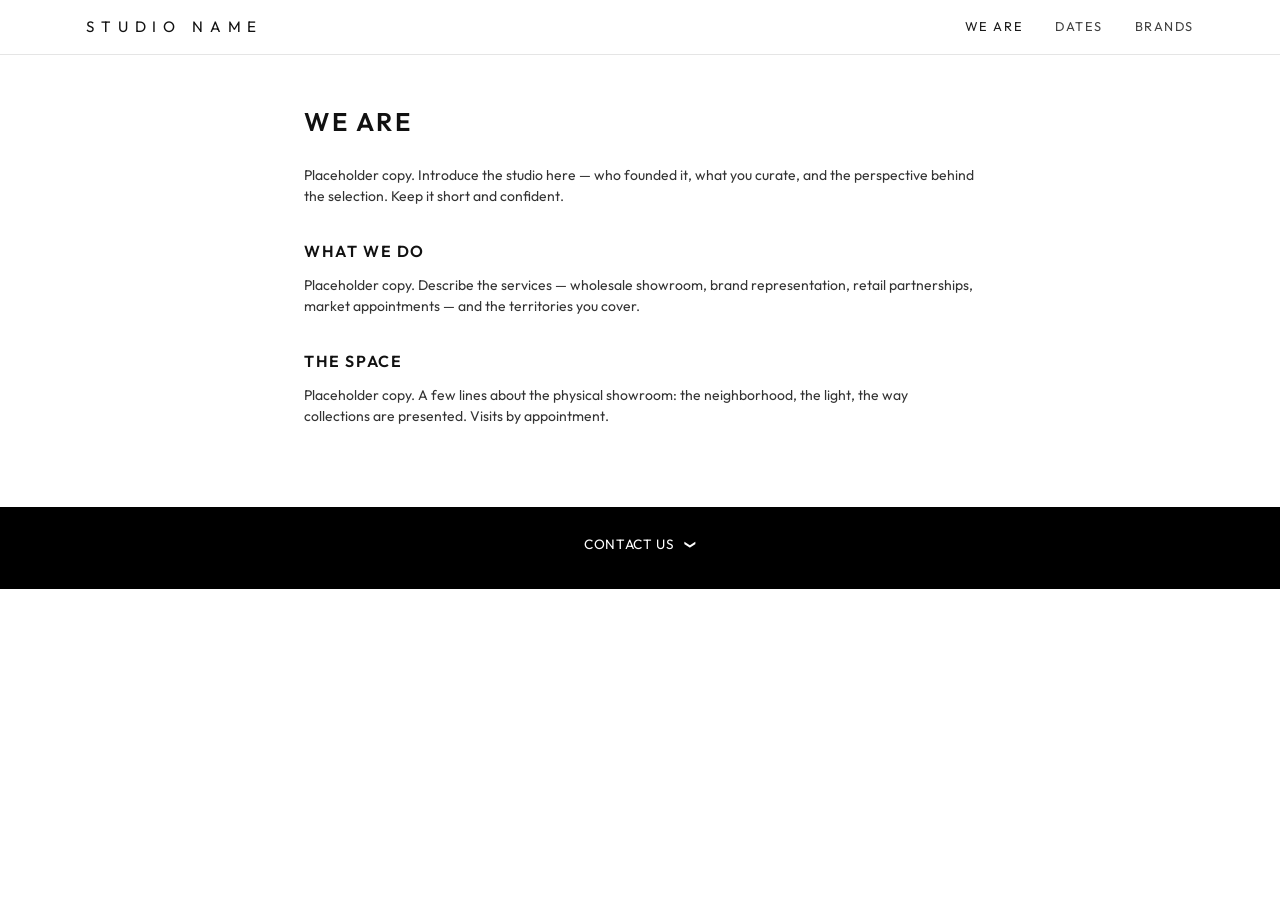
==== about.html @ 32d989f5 "Static showroom website with tile grid and brand views Co-Authored-By: Claude Fable 5 <noreply@anthr" ====
<!DOCTYPE html>
<html lang="en">
<head>
  <meta charset="UTF-8">
  <meta name="viewport" content="width=device-width, initial-scale=1.0">
  <title>We Are — STUDIO NAME</title>
  <link rel="preconnect" href="https://fonts.googleapis.com">
  <link href="https://fonts.googleapis.com/css2?family=Outfit:wght@300;400;600;700&display=swap" rel="stylesheet">
  <link rel="stylesheet" href="styles.css">
</head>
<body>

  <header class="site-header">
    <div class="container">
      <a class="logo" href="index.html">Studio Name</a>
      <nav class="nav">
        <a href="about.html" class="active">We Are</a>
        <a href="dates.html">Dates</a>
        <a href="brands.html">Brands</a>
      </nav>
      <button class="menu-toggle" id="menuToggle" aria-label="Toggle menu" aria-expanded="false"><span></span></button>
    </div>
  </header>

  <div class="backdrop" id="backdrop"></div>
  <aside class="sidebar" id="sidebar">
    <button class="sidebar-close" id="sidebarClose" aria-label="Close menu">&times;</button>
    <a href="about.html">We Are</a>
    <a href="dates.html">Dates</a>
    <a href="brands.html">Brands</a>
    <div id="sidebarBrands"></div>
  </aside>

  <main>
    <div class="container page-content">
      <h1>We Are</h1>
      <p>Placeholder copy. Introduce the studio here — who founded it, what you curate, and the perspective behind the selection. Keep it short and confident.</p>

      <h2>What We Do</h2>
      <p>Placeholder copy. Describe the services — wholesale showroom, brand representation, retail partnerships, market appointments — and the territories you cover.</p>

      <h2>The Space</h2>
      <p>Placeholder copy. A few lines about the physical showroom: the neighborhood, the light, the way collections are presented. Visits by appointment.</p>
    </div>
  </main>

  <footer class="site-footer" id="siteFooter">
    <div class="container">
      <button class="footer-toggle" id="footerToggle" aria-expanded="false">
        Contact us <span class="arrow">&#10095;</span>
      </button>
      <div class="footer-detail">
        <nav class="footer-nav">
          <a href="#">Imprint</a>
          <a href="#">Privacy Policy</a>
          <a href="#">Terms &amp; Conditions</a>
        </nav>
        <div class="footer-center">
          <p><a href="tel:+0000000000" class="btn-outline">+00 000 000 0000</a></p>
          <p class="small"><a href="mailto:hello@example.com">hello@example.com</a></p>
          <p class="wordmark">Studio Name</p>
          <p>Street Address 1<br>00000 City</p>
        </div>
        <nav class="footer-nav right">
          <a href="#">Instagram</a>
        </nav>
      </div>
    </div>
  </footer>

  <script src="script.js"></script>
</body>
</html>
---- styles.css ----
/* =====================================================
   Showroom — minimal tile-grid layout
   ===================================================== */

:root {
  --ink: #111111;
  --paper: #ffffff;
  --gray: #888888;
  --gray-light: #e5e5e5;
  --header-h: 55px;
  --container: 1140px;
}

* {
  margin: 0;
  padding: 0;
  box-sizing: border-box;
}

body {
  /* Outfit ~ free stand-in for the reference's GT-Walsheim */
  font-family: "Outfit", "Helvetica Neue", Helvetica, Arial, sans-serif;
  font-size: 0.875rem;
  line-height: 1.5;
  color: var(--ink);
  background: var(--paper);
  -webkit-font-smoothing: antialiased;
  padding-top: var(--header-h); /* clear the fixed header */
}

a {
  color: inherit;
  text-decoration: none;
}

.container {
  max-width: var(--container);
  margin: 0 auto;
  padding-left: 1rem;
  padding-right: 1rem;
}

/* ---------- Fixed header ---------- */

.site-header {
  position: fixed;
  top: 0;
  left: 0;
  right: 0;
  z-index: 1000;
  height: var(--header-h);
  background: var(--paper);
  border-bottom: 1px solid var(--gray-light);
}

.site-header .container {
  height: 100%;
  display: flex;
  align-items: center;
  justify-content: space-between;
}

.logo {
  font-size: 0.95rem;
  letter-spacing: 0.45em;
  text-transform: uppercase;
  white-space: nowrap;
  /* Swap for an image wordmark:
     <img src="images/logo.png" height="30" alt="..."> */
}

.nav {
  display: flex;
  gap: 2rem;
}

.nav a {
  font-size: 0.8rem;
  letter-spacing: 0.12em;
  text-transform: uppercase;
  color: rgba(0, 0, 0, 0.75);
  transition: color 0.2s;
}

.nav a:hover,
.nav a.active {
  color: rgba(0, 0, 0, 0.9);
}

/* Hamburger (mobile) */

.menu-toggle {
  display: none;
  background: none;
  border: none;
  cursor: pointer;
  width: 28px;
  height: 22px;
  position: relative;
}

.menu-toggle span,
.menu-toggle span::before,
.menu-toggle span::after {
  content: "";
  position: absolute;
  left: 0;
  width: 100%;
  height: 2px;
  background: var(--ink);
}

.menu-toggle span {
  top: 10px;
}

.menu-toggle span::before {
  top: -8px;
}

.menu-toggle span::after {
  top: 8px;
}

/* Right slide-in sidebar (mobile nav) */

.sidebar {
  position: fixed;
  top: 0;
  right: 0;
  bottom: 0;
  z-index: 1100;
  width: min(20rem, 85vw);
  background: var(--paper);
  border-left: 1px solid var(--gray-light);
  transform: translateX(100%);
  transition: transform 0.3s ease;
  padding-top: var(--header-h);
  overflow-y: auto;
}

.sidebar.open {
  transform: translateX(0);
}

.sidebar a {
  display: block;
  padding: 0.9rem 1.5rem;
  border-bottom: 1px solid #f0f0f0;
  font-size: 0.85rem;
}

.sidebar a.level-2 {
  padding-left: 2.75rem;
  font-size: 0.8rem;
  color: #555;
}

.sidebar .group-label {
  padding: 1.2rem 1.5rem 0.4rem;
  font-size: 0.65rem;
  letter-spacing: 0.2em;
  text-transform: uppercase;
  color: var(--gray);
}

.sidebar-close {
  position: absolute;
  top: 1.1rem;
  right: 1.25rem;
  background: none;
  border: none;
  font-size: 1.4rem;
  line-height: 1;
  cursor: pointer;
}

.backdrop {
  position: fixed;
  inset: 0;
  z-index: 1050;
  background: rgba(0, 0, 0, 0.3);
  opacity: 0;
  pointer-events: none;
  transition: opacity 0.3s;
}

.backdrop.show {
  opacity: 1;
  pointer-events: auto;
}

/* ---------- Tile grid ---------- */

.tile-grid {
  padding-top: 3rem;
  padding-left: 0;  /* tiles sit flush with the 1140px container; item margins create the edge gap */
  padding-right: 0;
}

.tile-grid .row {
  display: flex;
  flex-wrap: wrap;
}

.tile-col {
  width: 100%;
}

.collection-item {
  margin: 0; /* full-bleed stacked tiles on phones */
}

.image-wrap {
  position: relative;
  background: #000;
}

.background-box {
  display: block;
  width: 100%;
  padding-top: 170%; /* 10:17 portrait ratio */
  background-size: cover;
  background-position: center center;
  background-repeat: no-repeat;
  opacity: 1;
  transition: opacity 0.15s linear;
}

.caption {
  position: absolute;
  top: 0;
  bottom: 0;
  left: 0;
  right: 0;
  display: flex;
  flex-direction: column;
  justify-content: center;
  width: 100%;
  text-align: center;
  font-size: 1.5rem;
  font-weight: 600;
  letter-spacing: 0.1em;
  text-transform: uppercase;
  color: #fff;
  padding: 0 0.5rem;
  transition: opacity 0.15s linear;
}

.image-wrap:hover .background-box {
  opacity: 0.2;
}

/* ---------- Instagram line ---------- */

.insta-line {
  text-align: center;
  font-size: 1.1rem;
  font-weight: 300;
  margin: 2.5rem 0;
}

.insta-line a:hover {
  text-decoration: underline;
}

/* ---------- Footer (black, expandable) ---------- */

.site-footer {
  background: #000;
  color: #fff;
  padding: 1rem 0 1.5rem;
}

.footer-toggle {
  display: block;
  width: 100%;
  background: none;
  border: none;
  color: #fff;
  font-family: inherit;
  font-size: 0.85rem;
  letter-spacing: 0.05em;
  text-transform: uppercase;
  text-align: center;
  cursor: pointer;
  padding: 0.75rem 0;
}

.footer-toggle .arrow {
  display: inline-block;
  margin-left: 0.5rem;
  transition: transform 0.3s;
  transform: rotate(90deg);
  font-size: 0.7rem;
}

.site-footer.open .footer-toggle .arrow {
  transform: rotate(-90deg);
}

.footer-detail {
  display: none;
}

.site-footer.open .footer-detail {
  display: grid;
  grid-template-columns: 1fr 1fr 1fr;
  gap: 2rem;
  padding-top: 1.5rem;
}

.footer-nav {
  display: flex;
  flex-direction: column;
  justify-content: flex-end;
}

.footer-nav.right {
  align-items: flex-end;
}

.footer-nav a {
  padding: 0.3rem 0;
  font-size: 0.8rem;
  color: rgba(255, 255, 255, 0.5);
  transition: color 0.2s;
}

.footer-nav a:hover {
  color: rgba(255, 255, 255, 0.85);
}

.footer-center {
  text-align: center;
}

.footer-center p {
  margin: 1rem 0;
}

.footer-center .small {
  font-size: 0.75rem;
}

.footer-center .wordmark {
  font-size: 1rem;
  letter-spacing: 0.45em;
  text-transform: uppercase;
}

.btn-outline {
  display: inline-block;
  padding: 0.5rem 1.25rem;
  border: 1px solid rgba(255, 255, 255, 0.5);
  border-radius: 2px;
  font-size: 0.85rem;
  color: #fff;
  transition: border-color 0.2s, background 0.2s, color 0.2s;
}

.btn-outline:hover {
  background: #fff;
  color: #000;
}

/* ---------- View cross-fade (grid <-> brand) ---------- */

.view {
  opacity: 1;
  transition: opacity 0.25s ease;
}

.view.fading {
  opacity: 0;
}

main {
  animation: page-fade 0.4s ease;
}

@keyframes page-fade {
  from {
    opacity: 0;
  }
}

/* ---------- Brand detail page ---------- */

.brand-page {
  display: flex;
  gap: 0;
  padding-top: 3rem;
  padding-bottom: 4rem;
  min-height: 60vh;
}

.brand-list-col {
  width: 16.6667%;
  flex-shrink: 0;
  padding-right: 1rem;
}

.brand-list-title {
  display: block;
  font-size: 0.85rem;
  font-weight: 700;
  letter-spacing: 0.08em;
  text-transform: uppercase;
  margin-bottom: 1rem;
}

.brand-list a {
  display: block;
  padding: 0.35rem 0;
  font-size: 0.85rem;
  letter-spacing: 0.06em;
  text-transform: uppercase;
  color: #555;
  transition: color 0.2s;
}

.brand-list a:hover {
  color: var(--ink);
}

.brand-list a.current {
  color: var(--ink);
  font-weight: 600;
}

.brand-main {
  flex: 1;
  display: flex;
  gap: 2rem;
}

.brand-text {
  width: 66.6667%;
}

.collection-title {
  font-size: 2.4rem;
  font-weight: 700;
  letter-spacing: 0.15em;
  text-transform: uppercase;
  text-align: center;
  margin: 0 0 4rem;
}

.rte {
  text-align: center;
  font-size: 1rem;
  line-height: 1.55;
  color: #1a1a1a;
}

.rte p {
  margin-bottom: 1.5rem;
}

.rte-link {
  padding-top: 2.5rem;
}

.rte-link a {
  text-decoration: underline;
}

.rte .countries {
  padding-top: 1.5rem;
}

.rte strong {
  font-weight: 700;
}

.brand-image {
  width: 33.3333%;
}

.brand-image .background-box {
  padding-top: 170%;
}

@media (max-width: 767.98px) {
  .brand-page {
    flex-direction: column;
  }

  .brand-list-col,
  .brand-text,
  .brand-image {
    width: 100%;
  }

  .brand-main {
    flex-direction: column;
  }

  .brand-list {
    display: none; /* on phones the brand menu lives in the slide-in sidebar */
  }

  .brand-list-title {
    display: none;
  }
}

/* ---------- Simple inner-page content ---------- */

.page-content {
  padding: 3rem 0 4rem;
  max-width: 42rem;
}

.page-content h1 {
  font-size: 1.6rem;
  font-weight: 600;
  letter-spacing: 0.1em;
  text-transform: uppercase;
  margin-bottom: 1.5rem;
}

.page-content h2 {
  font-size: 1rem;
  font-weight: 600;
  letter-spacing: 0.1em;
  text-transform: uppercase;
  margin: 2rem 0 0.75rem;
}

.page-content p {
  margin-bottom: 1rem;
  color: #333;
}

/* ---------- Dates list ---------- */

.date-row {
  display: grid;
  grid-template-columns: 9rem 1fr;
  gap: 1.5rem;
  padding: 1.25rem 0;
  border-bottom: 1px solid var(--gray-light);
}

.date-row time {
  font-size: 0.75rem;
  letter-spacing: 0.1em;
  text-transform: uppercase;
  color: var(--gray);
}

.date-row h3 {
  font-size: 0.95rem;
  font-weight: 600;
  letter-spacing: 0.08em;
  text-transform: uppercase;
}

.date-row .where {
  font-size: 0.75rem;
  color: var(--gray);
}

/* ---------- Breakpoints (match Bootstrap sm/md/lg) ---------- */

@media (min-width: 576px) {
  .tile-col {
    width: 50%;
  }

  .collection-item {
    margin: 0.65rem;
  }
}

@media (min-width: 768px) {
  .tile-col {
    width: 33.3333%;
  }

  .collection-item {
    margin: 1.33rem;
  }
}

@media (min-width: 992px) {
  .collection-item {
    margin: 2rem; /* 64px gaps between tiles, matching reference */
  }
}

@media (max-width: 767.98px) {
  .nav {
    display: none;
  }

  .menu-toggle {
    display: block;
  }

  .site-footer.open .footer-detail {
    grid-template-columns: 1fr;
    text-align: center;
  }

  .footer-nav,
  .footer-nav.right {
    align-items: center;
  }
}
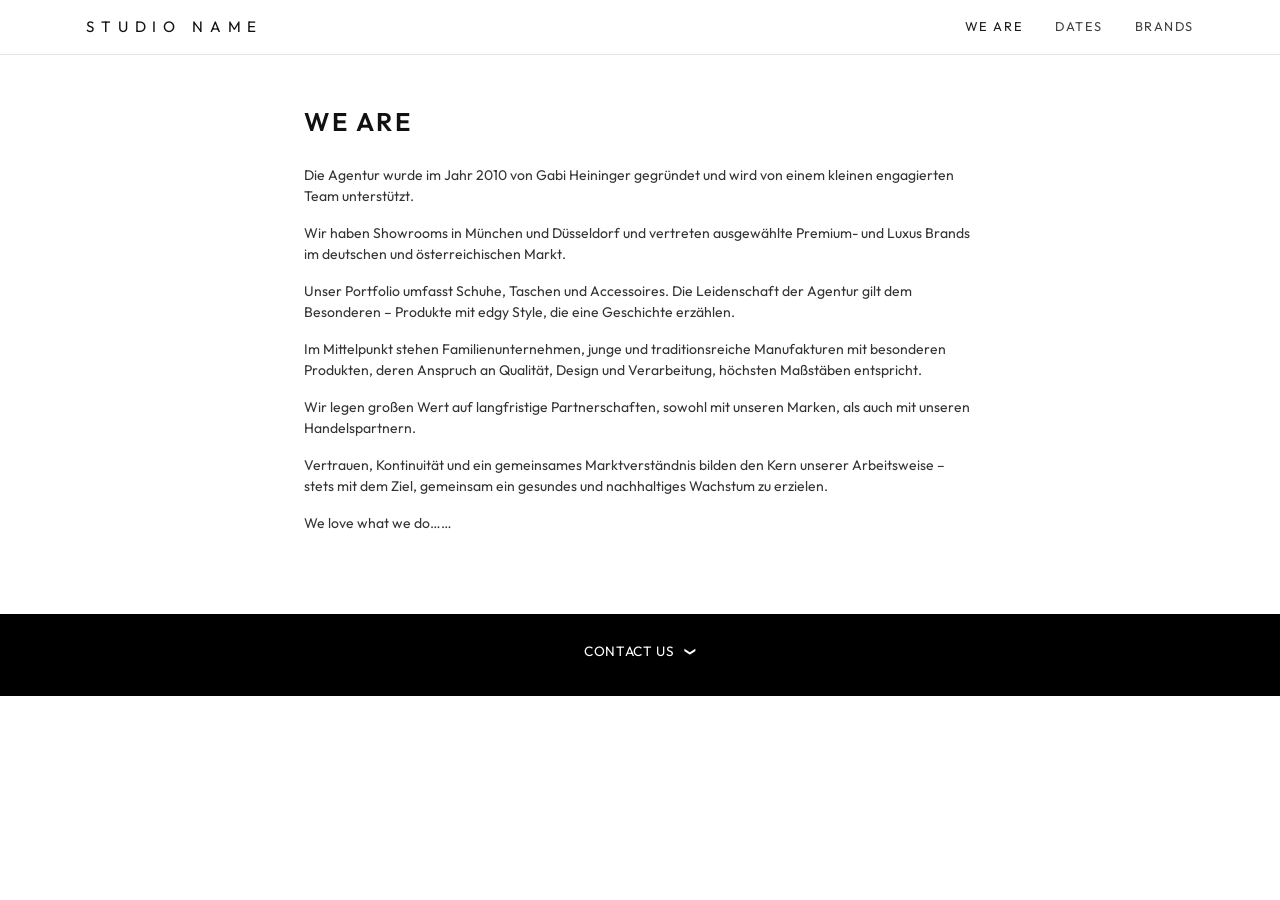
==== commit 9722fb9c: "Add German agency intro copy to We Are page Co-Authored-By: Claude Opus 4.8 (1M context) <noreply@an" ====
--- a/about.html
+++ b/about.html
@@ -34,13 +34,19 @@
   <main>
     <div class="container page-content">
       <h1>We Are</h1>
-      <p>Placeholder copy. Introduce the studio here — who founded it, what you curate, and the perspective behind the selection. Keep it short and confident.</p>
+      <p>Die Agentur wurde im Jahr 2010 von Gabi Heininger gegründet und wird von einem kleinen engagierten Team unterstützt.</p>
 
-      <h2>What We Do</h2>
-      <p>Placeholder copy. Describe the services — wholesale showroom, brand representation, retail partnerships, market appointments — and the territories you cover.</p>
+      <p>Wir haben Showrooms in München und Düsseldorf und vertreten ausgewählte Premium- und Luxus Brands im deutschen und österreichischen Markt.</p>
 
-      <h2>The Space</h2>
-      <p>Placeholder copy. A few lines about the physical showroom: the neighborhood, the light, the way collections are presented. Visits by appointment.</p>
+      <p>Unser Portfolio umfasst Schuhe, Taschen und Accessoires. Die Leidenschaft der Agentur gilt dem Besonderen – Produkte mit edgy Style, die eine Geschichte erzählen.</p>
+
+      <p>Im Mittelpunkt stehen Familienunternehmen, junge und traditionsreiche Manufakturen mit besonderen Produkten, deren Anspruch an Qualität, Design und Verarbeitung, höchsten Maßstäben entspricht.</p>
+
+      <p>Wir legen großen Wert auf langfristige Partnerschaften, sowohl mit unseren Marken, als auch mit unseren Handelspartnern.</p>
+
+      <p>Vertrauen, Kontinuität und ein gemeinsames Marktverständnis bilden den Kern unserer Arbeitsweise – stets mit dem Ziel, gemeinsam ein gesundes und nachhaltiges Wachstum zu erzielen.</p>
+
+      <p>We love what we do……</p>
     </div>
   </main>
 
--- a/styles.css
+++ b/styles.css
@@ -483,6 +483,78 @@
   padding-top: 170%;
 }
 
+/* Photo gallery: main image with arrows + thumbnail row */
+
+.gallery-main {
+  position: relative;
+}
+
+.gallery-main .background-box {
+  transition: opacity 0.15s linear;
+}
+
+.gallery-main .background-box.img-fading {
+  opacity: 0;
+}
+
+.gallery-arrow {
+  position: absolute;
+  top: 50%;
+  transform: translateY(-50%);
+  width: 2.25rem;
+  height: 2.25rem;
+  border: none;
+  border-radius: 50%;
+  background: rgba(255, 255, 255, 0.85);
+  color: #111;
+  font-size: 0.85rem;
+  line-height: 1;
+  cursor: pointer;
+  display: flex;
+  align-items: center;
+  justify-content: center;
+  transition: background 0.2s;
+}
+
+.gallery-arrow:hover {
+  background: #fff;
+}
+
+.gallery-arrow.prev {
+  left: 0.6rem;
+}
+
+.gallery-arrow.next {
+  right: 0.6rem;
+}
+
+.gallery-thumbs {
+  display: flex;
+  gap: 0.5rem;
+  margin-top: 0.5rem;
+}
+
+.gallery-thumbs .thumb {
+  flex: 1;
+  aspect-ratio: 1 / 1;
+  border: 1px solid transparent;
+  padding: 0;
+  background-size: cover;
+  background-position: center;
+  cursor: pointer;
+  opacity: 0.55;
+  transition: opacity 0.2s, border-color 0.2s;
+}
+
+.gallery-thumbs .thumb:hover {
+  opacity: 1;
+}
+
+.gallery-thumbs .thumb.active {
+  opacity: 1;
+  border-color: #111;
+}
+
 @media (max-width: 767.98px) {
   .brand-page {
     flex-direction: column;
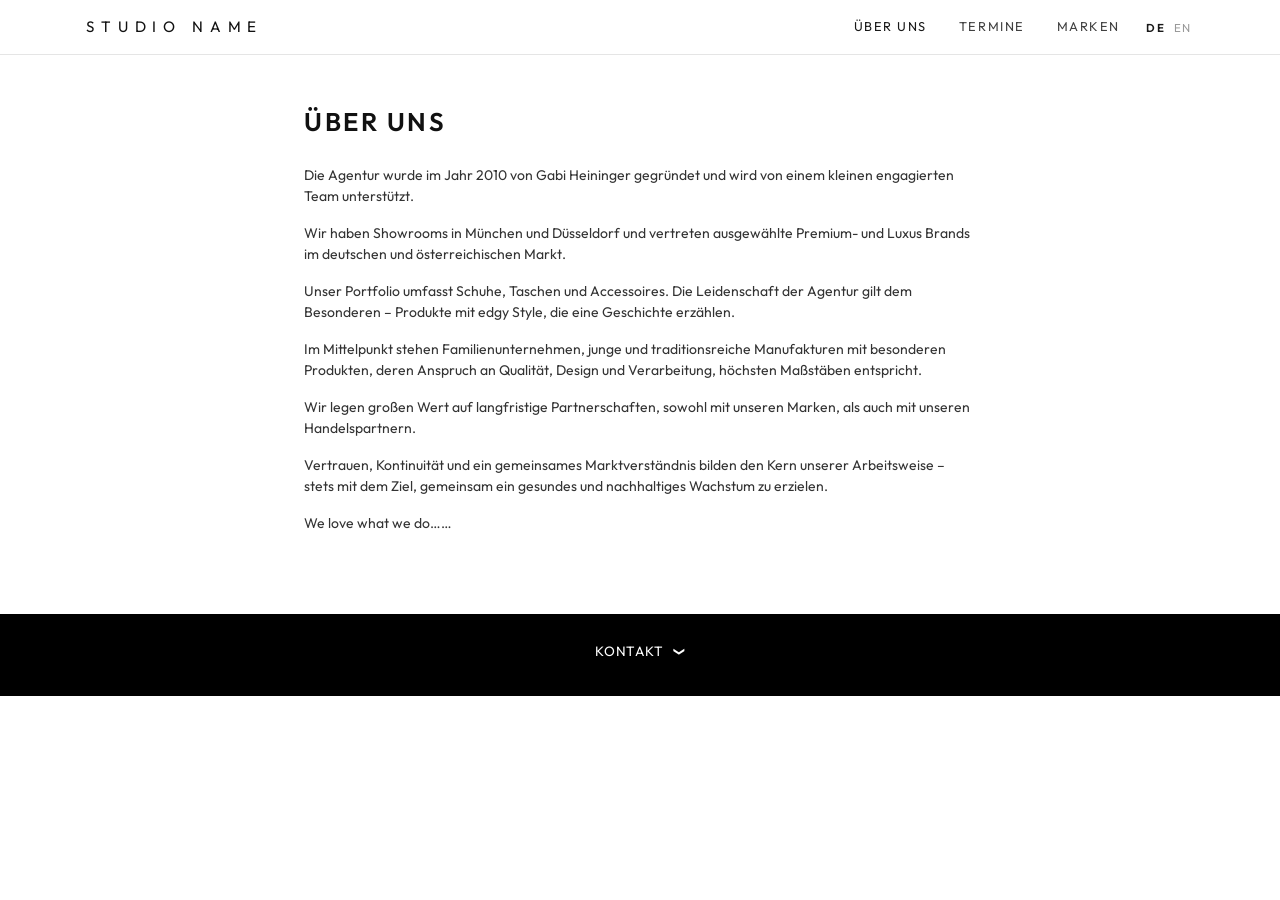
==== commit ac0509bf: "Add site-wide DE/EN language toggle German is the default; an EN switch in the header (and mobile si" ====
--- a/about.html
+++ b/about.html
@@ -1,5 +1,5 @@
 <!DOCTYPE html>
-<html lang="en">
+<html lang="de">
 <head>
   <meta charset="UTF-8">
   <meta name="viewport" content="width=device-width, initial-scale=1.0">
@@ -13,11 +13,17 @@
   <header class="site-header">
     <div class="container">
       <a class="logo" href="index.html">Studio Name</a>
-      <nav class="nav">
-        <a href="about.html" class="active">We Are</a>
-        <a href="dates.html">Dates</a>
-        <a href="brands.html">Brands</a>
-      </nav>
+      <div class="header-right">
+        <nav class="nav">
+          <a href="about.html" class="active" data-i18n="nav.weare">Über uns</a>
+          <a href="dates.html" data-i18n="nav.dates">Termine</a>
+          <a href="brands.html" data-i18n="nav.brands">Marken</a>
+        </nav>
+        <div class="lang-switch">
+          <button type="button" data-lang="de">DE</button>
+          <button type="button" data-lang="en">EN</button>
+        </div>
+      </div>
       <button class="menu-toggle" id="menuToggle" aria-label="Toggle menu" aria-expanded="false"><span></span></button>
     </div>
   </header>
@@ -25,41 +31,45 @@
   <div class="backdrop" id="backdrop"></div>
   <aside class="sidebar" id="sidebar">
     <button class="sidebar-close" id="sidebarClose" aria-label="Close menu">&times;</button>
-    <a href="about.html">We Are</a>
-    <a href="dates.html">Dates</a>
-    <a href="brands.html">Brands</a>
+    <a href="about.html" data-i18n="nav.weare">Über uns</a>
+    <a href="dates.html" data-i18n="nav.dates">Termine</a>
+    <a href="brands.html" data-i18n="nav.brands">Marken</a>
+    <div class="lang-switch sidebar-lang">
+      <button type="button" data-lang="de">DE</button>
+      <button type="button" data-lang="en">EN</button>
+    </div>
     <div id="sidebarBrands"></div>
   </aside>
 
   <main>
     <div class="container page-content">
-      <h1>We Are</h1>
-      <p>Die Agentur wurde im Jahr 2010 von Gabi Heininger gegründet und wird von einem kleinen engagierten Team unterstützt.</p>
+      <h1 data-i18n="nav.weare">Über uns</h1>
+      <p data-i18n="about.p1">Die Agentur wurde im Jahr 2010 von Gabi Heininger gegründet und wird von einem kleinen engagierten Team unterstützt.</p>
 
-      <p>Wir haben Showrooms in München und Düsseldorf und vertreten ausgewählte Premium- und Luxus Brands im deutschen und österreichischen Markt.</p>
+      <p data-i18n="about.p2">Wir haben Showrooms in München und Düsseldorf und vertreten ausgewählte Premium- und Luxus Brands im deutschen und österreichischen Markt.</p>
 
-      <p>Unser Portfolio umfasst Schuhe, Taschen und Accessoires. Die Leidenschaft der Agentur gilt dem Besonderen – Produkte mit edgy Style, die eine Geschichte erzählen.</p>
+      <p data-i18n="about.p3">Unser Portfolio umfasst Schuhe, Taschen und Accessoires. Die Leidenschaft der Agentur gilt dem Besonderen – Produkte mit edgy Style, die eine Geschichte erzählen.</p>
 
-      <p>Im Mittelpunkt stehen Familienunternehmen, junge und traditionsreiche Manufakturen mit besonderen Produkten, deren Anspruch an Qualität, Design und Verarbeitung, höchsten Maßstäben entspricht.</p>
+      <p data-i18n="about.p4">Im Mittelpunkt stehen Familienunternehmen, junge und traditionsreiche Manufakturen mit besonderen Produkten, deren Anspruch an Qualität, Design und Verarbeitung, höchsten Maßstäben entspricht.</p>
 
-      <p>Wir legen großen Wert auf langfristige Partnerschaften, sowohl mit unseren Marken, als auch mit unseren Handelspartnern.</p>
+      <p data-i18n="about.p5">Wir legen großen Wert auf langfristige Partnerschaften, sowohl mit unseren Marken, als auch mit unseren Handelspartnern.</p>
 
-      <p>Vertrauen, Kontinuität und ein gemeinsames Marktverständnis bilden den Kern unserer Arbeitsweise – stets mit dem Ziel, gemeinsam ein gesundes und nachhaltiges Wachstum zu erzielen.</p>
+      <p data-i18n="about.p6">Vertrauen, Kontinuität und ein gemeinsames Marktverständnis bilden den Kern unserer Arbeitsweise – stets mit dem Ziel, gemeinsam ein gesundes und nachhaltiges Wachstum zu erzielen.</p>
 
-      <p>We love what we do……</p>
+      <p data-i18n="about.p7">We love what we do……</p>
     </div>
   </main>
 
   <footer class="site-footer" id="siteFooter">
     <div class="container">
       <button class="footer-toggle" id="footerToggle" aria-expanded="false">
-        Contact us <span class="arrow">&#10095;</span>
+        <span data-i18n="footer.contact">Kontakt</span> <span class="arrow">&#10095;</span>
       </button>
       <div class="footer-detail">
         <nav class="footer-nav">
-          <a href="#">Imprint</a>
-          <a href="#">Privacy Policy</a>
-          <a href="#">Terms &amp; Conditions</a>
+          <a href="#" data-i18n="footer.imprint">Impressum</a>
+          <a href="#" data-i18n="footer.privacy">Datenschutz</a>
+          <a href="#" data-i18n="footer.terms">AGB</a>
         </nav>
         <div class="footer-center">
           <p><a href="tel:+0000000000" class="btn-outline">+00 000 000 0000</a></p>
--- a/styles.css
+++ b/styles.css
@@ -85,6 +85,55 @@
 .nav a:hover,
 .nav a.active {
   color: rgba(0, 0, 0, 0.9);
+}
+
+/* Right-side group (nav + language switch) */
+
+.header-right {
+  display: flex;
+  align-items: center;
+  gap: 1.5rem;
+}
+
+/* Language switch (DE | EN) */
+
+.lang-switch {
+  display: flex;
+  gap: 0.25rem;
+  align-items: center;
+}
+
+.lang-switch button {
+  background: none;
+  border: none;
+  cursor: pointer;
+  font-family: inherit;
+  font-size: 0.72rem;
+  letter-spacing: 0.12em;
+  text-transform: uppercase;
+  color: rgba(0, 0, 0, 0.4);
+  padding: 0.2rem 0.15rem;
+  transition: color 0.2s;
+}
+
+.lang-switch button:hover {
+  color: rgba(0, 0, 0, 0.75);
+}
+
+.lang-switch button.active {
+  color: rgba(0, 0, 0, 0.9);
+  font-weight: 600;
+}
+
+.sidebar-lang {
+  gap: 0.9rem;
+  padding: 0.9rem 1.5rem;
+  border-bottom: 1px solid #f0f0f0;
+}
+
+.sidebar-lang button {
+  font-size: 0.85rem;
+  padding: 0;
 }
 
 /* Hamburger (mobile) */
@@ -665,8 +714,8 @@
 }
 
 @media (max-width: 767.98px) {
-  .nav {
-    display: none;
+  .header-right {
+    display: none; /* nav + language switch move into the slide-in sidebar */
   }
 
   .menu-toggle {
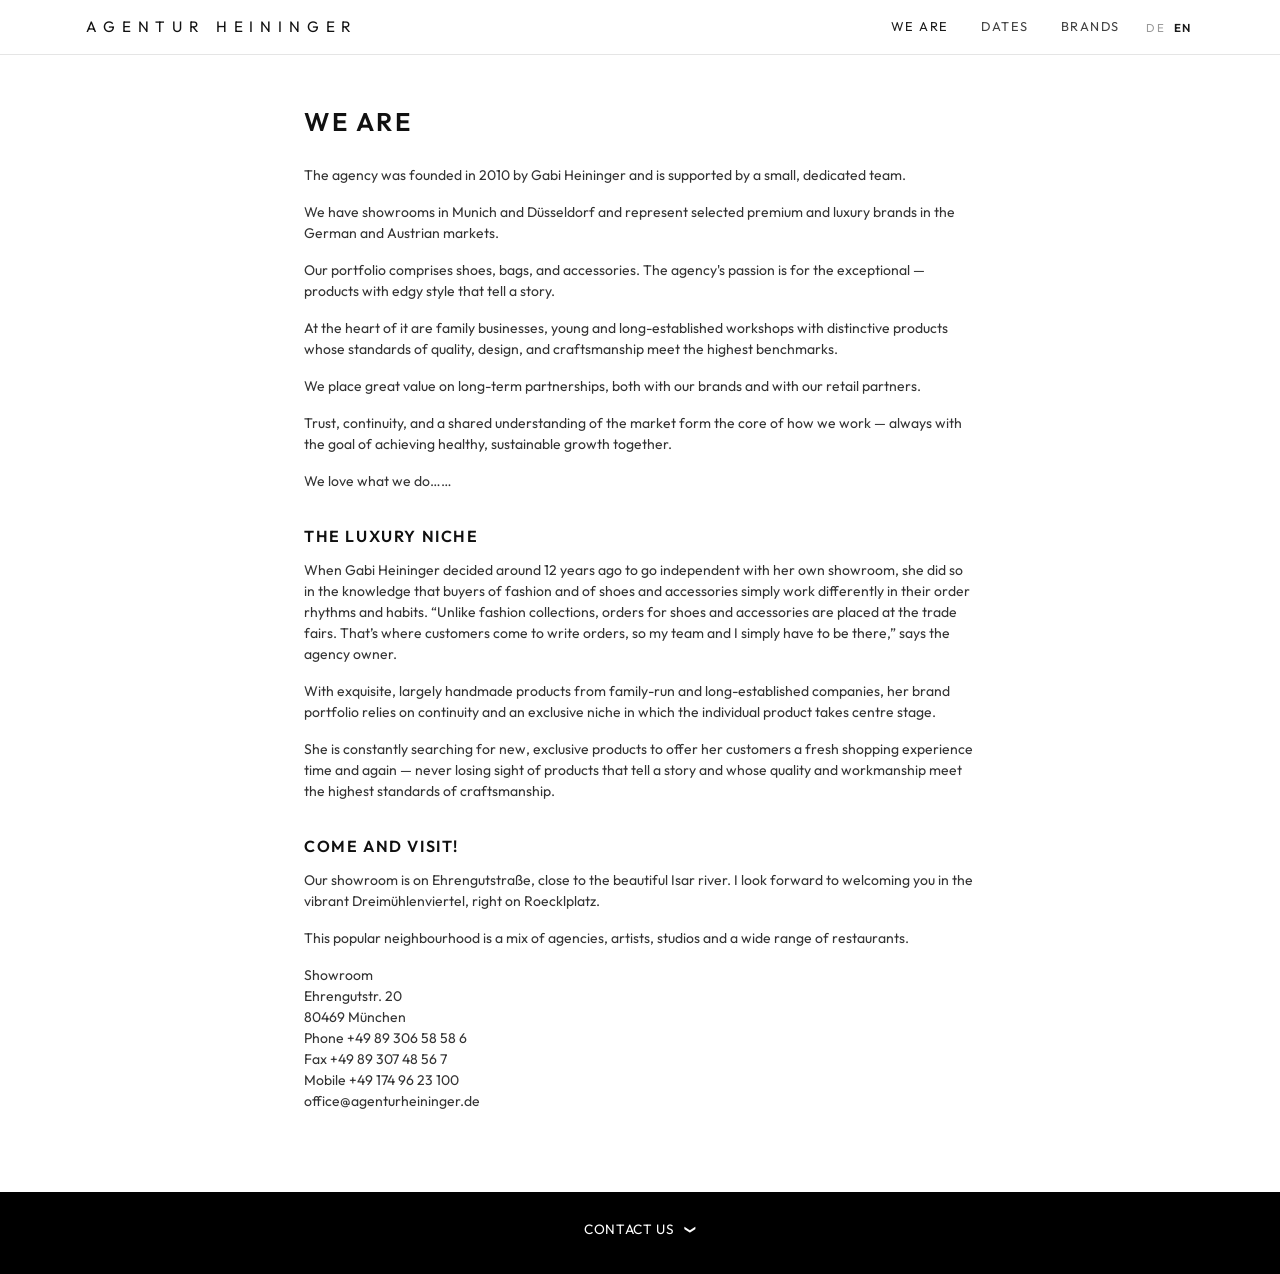
==== commit ed8a455f: "Changes" ====
--- a/about.html
+++ b/about.html
@@ -3,7 +3,7 @@
 <head>
   <meta charset="UTF-8">
   <meta name="viewport" content="width=device-width, initial-scale=1.0">
-  <title>We Are — STUDIO NAME</title>
+  <title>We Are — Agentur Heininger</title>
   <link rel="preconnect" href="https://fonts.googleapis.com">
   <link href="https://fonts.googleapis.com/css2?family=Outfit:wght@300;400;600;700&display=swap" rel="stylesheet">
   <link rel="stylesheet" href="styles.css">
@@ -12,7 +12,7 @@
 
   <header class="site-header">
     <div class="container">
-      <a class="logo" href="index.html">Studio Name</a>
+      <a class="logo" href="index.html">Agentur Heininger</a>
       <div class="header-right">
         <nav class="nav">
           <a href="about.html" class="active" data-i18n="nav.weare">Über uns</a>
@@ -57,6 +57,20 @@
       <p data-i18n="about.p6">Vertrauen, Kontinuität und ein gemeinsames Marktverständnis bilden den Kern unserer Arbeitsweise – stets mit dem Ziel, gemeinsam ein gesundes und nachhaltiges Wachstum zu erzielen.</p>
 
       <p data-i18n="about.p7">We love what we do……</p>
+
+      <h2 data-i18n="showroom.title">Die Luxus-Nische</h2>
+      <p data-i18n="showroom.p1">Als Gabi Heininger vor rund 12 Jahren beschloss, sich mit dem eigenen Showroom selbstständig zu machen, entschied sie das aus der Erkenntnis heraus, dass die Kunden für Fashion und Schuhe bzw. Accessoires in ihren Orderrhythmen und Gewohnheiten einfach unterschiedlich ticken. „Die Order für Schuhe und Accessoires findet anders als die der Fashion Kollektion auf den Messen statt. Da kommen die Kunden, um zu schreiben. Dafür muss ich mit meinem Team einfach vor Ort sein“, sagt die Agenturinhaberin.</p>
+
+      <p data-i18n="showroom.p2">Mit erlesenen, größtenteils handgefertigten Produkten von Familienunternehmen und Traditionsunternehmen setzt sie in ihrem Markensortiment auf Kontinuität und eine exklusive Nische, in der das einzelne Produkt im Mittelpunkt steht.</p>
+
+      <p data-i18n="showroom.p3">Sie ist ständig auf der Suche nach neuen, exklusiven Produkten, um ihren Kunden immer wieder aufs neue ein Einkaufserlebnis zu bieten. Dabei verliert sie nie den Fokus darauf, dass die Produkte eine Geschichte erzählen und Qualität sowie Verarbeitung auf höchstem handwerklichem Niveau entstehen.</p>
+
+      <h2 data-i18n="visit.title">Kommt vorbei!</h2>
+      <p data-i18n="visit.p1">Neben der wunderschönen Isar finden Sie unseren Showroom in der Ehrengutstraße. Im vielfältigen Dreimühlenviertel, direkt am Roecklplatz werde ich Sie gerne empfangen.</p>
+
+      <p data-i18n="visit.p2">Das beliebte Viertel besteht aus einem Mix aus Agenturen, Künstlern, Ateliers und einer Vielzahl an Restaurants.</p>
+
+      <p>Showroom<br>Ehrengutstr. 20<br>80469 München<br>Phone <a href="tel:+498930658586">+49 89 306 58 58 6</a><br>Fax +49 89 307 48 56 7<br>Mobile <a href="tel:+491749623100">+49 174 96 23 100</a><br><a href="mailto:office@agenturheininger.de">office@agenturheininger.de</a></p>
     </div>
   </main>
 
@@ -67,18 +81,19 @@
       </button>
       <div class="footer-detail">
         <nav class="footer-nav">
-          <a href="#" data-i18n="footer.imprint">Impressum</a>
+          <a href="impressum.html" data-i18n="footer.imprint">Impressum</a>
           <a href="#" data-i18n="footer.privacy">Datenschutz</a>
           <a href="#" data-i18n="footer.terms">AGB</a>
         </nav>
         <div class="footer-center">
-          <p><a href="tel:+0000000000" class="btn-outline">+00 000 000 0000</a></p>
-          <p class="small"><a href="mailto:hello@example.com">hello@example.com</a></p>
-          <p class="wordmark">Studio Name</p>
-          <p>Street Address 1<br>00000 City</p>
+          <p><a href="tel:+498930658586" class="btn-outline">+49 89 306 58 58 6</a></p>
+          <p class="small">Mobile <a href="tel:+491749623100">+49 174 96 23 100</a><br><a href="mailto:office@agenturheininger.de">office@agenturheininger.de</a></p>
+          <p class="wordmark">Agentur Heininger</p>
+          <p>Ehrengutstr. 20<br>80469 München</p>
         </div>
         <nav class="footer-nav right">
-          <a href="#">Instagram</a>
+          <a href="https://www.instagram.com/showroomgabiheininger/" target="_blank" rel="noopener">Instagram</a>
+          <a href="https://www.facebook.com/agenturheininger/" target="_blank" rel="noopener">Facebook</a>
         </nav>
       </div>
     </div>
--- a/styles.css
+++ b/styles.css
@@ -26,6 +26,18 @@
   background: var(--paper);
   -webkit-font-smoothing: antialiased;
   padding-top: var(--header-h); /* clear the fixed header */
+  /* Sticky footer: keep the footer at the bottom on short pages */
+  min-height: 100vh;
+  display: flex;
+  flex-direction: column;
+}
+
+main {
+  flex: 1 0 auto;
+}
+
+.site-footer {
+  flex-shrink: 0;
 }
 
 a {
@@ -714,6 +726,16 @@
 }
 
 @media (max-width: 767.98px) {
+  .container {
+    padding-left: 1.5rem;
+    padding-right: 1.5rem;
+  }
+
+  .tile-grid {
+    padding-left: 0; /* keep stacked tiles full-bleed on phones */
+    padding-right: 0;
+  }
+
   .header-right {
     display: none; /* nav + language switch move into the slide-in sidebar */
   }
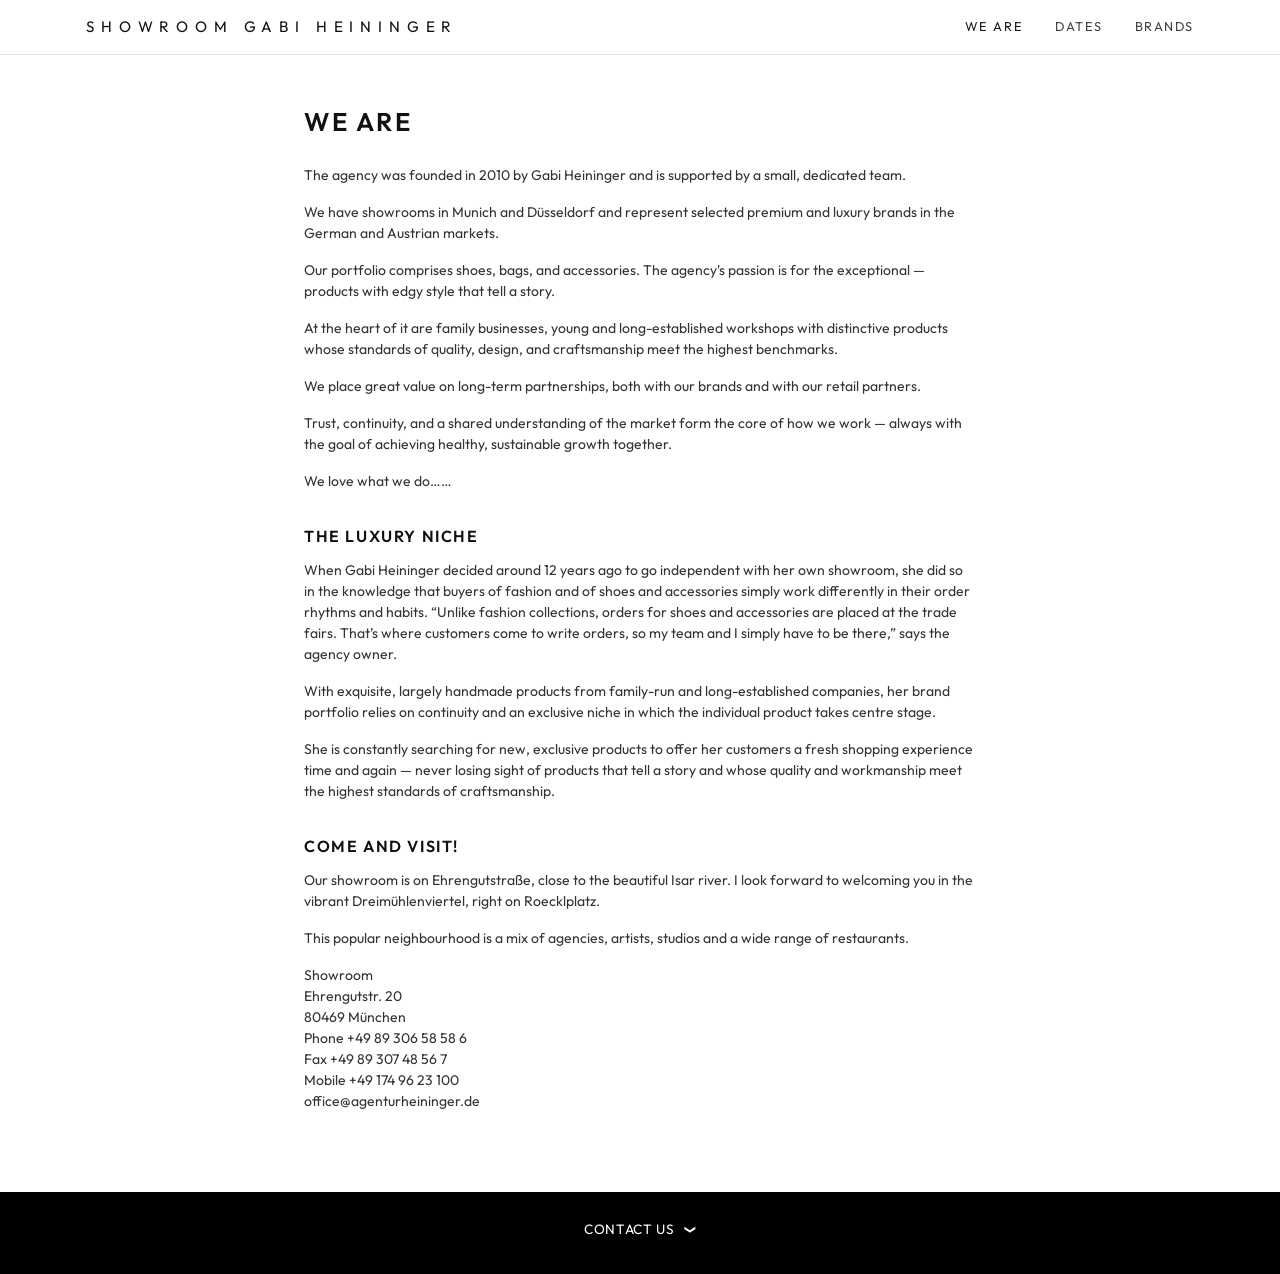
==== commit 66f75ad8: "Make site English-only and rename to Showroom Gabi Heininger Remove the DE/EN toggle (markup, script" ====
--- a/about.html
+++ b/about.html
@@ -1,9 +1,9 @@
 <!DOCTYPE html>
-<html lang="de">
+<html lang="en">
 <head>
   <meta charset="UTF-8">
   <meta name="viewport" content="width=device-width, initial-scale=1.0">
-  <title>We Are — Agentur Heininger</title>
+  <title>We Are — Showroom Gabi Heininger</title>
   <link rel="preconnect" href="https://fonts.googleapis.com">
   <link href="https://fonts.googleapis.com/css2?family=Outfit:wght@300;400;600;700&display=swap" rel="stylesheet">
   <link rel="stylesheet" href="styles.css">
@@ -12,18 +12,12 @@
 
   <header class="site-header">
     <div class="container">
-      <a class="logo" href="index.html">Agentur Heininger</a>
-      <div class="header-right">
-        <nav class="nav">
-          <a href="about.html" class="active" data-i18n="nav.weare">Über uns</a>
-          <a href="dates.html" data-i18n="nav.dates">Termine</a>
-          <a href="brands.html" data-i18n="nav.brands">Marken</a>
-        </nav>
-        <div class="lang-switch">
-          <button type="button" data-lang="de">DE</button>
-          <button type="button" data-lang="en">EN</button>
-        </div>
-      </div>
+      <a class="logo" href="index.html">Showroom Gabi Heininger</a>
+      <nav class="nav">
+        <a href="about.html" class="active">We Are</a>
+        <a href="dates.html">Dates</a>
+        <a href="brands.html">Brands</a>
+      </nav>
       <button class="menu-toggle" id="menuToggle" aria-label="Toggle menu" aria-expanded="false"><span></span></button>
     </div>
   </header>
@@ -31,44 +25,40 @@
   <div class="backdrop" id="backdrop"></div>
   <aside class="sidebar" id="sidebar">
     <button class="sidebar-close" id="sidebarClose" aria-label="Close menu">&times;</button>
-    <a href="about.html" data-i18n="nav.weare">Über uns</a>
-    <a href="dates.html" data-i18n="nav.dates">Termine</a>
-    <a href="brands.html" data-i18n="nav.brands">Marken</a>
-    <div class="lang-switch sidebar-lang">
-      <button type="button" data-lang="de">DE</button>
-      <button type="button" data-lang="en">EN</button>
-    </div>
+    <a href="about.html">We Are</a>
+    <a href="dates.html">Dates</a>
+    <a href="brands.html">Brands</a>
     <div id="sidebarBrands"></div>
   </aside>
 
   <main>
     <div class="container page-content">
-      <h1 data-i18n="nav.weare">Über uns</h1>
-      <p data-i18n="about.p1">Die Agentur wurde im Jahr 2010 von Gabi Heininger gegründet und wird von einem kleinen engagierten Team unterstützt.</p>
+      <h1>We Are</h1>
+      <p>The agency was founded in 2010 by Gabi Heininger and is supported by a small, dedicated team.</p>
 
-      <p data-i18n="about.p2">Wir haben Showrooms in München und Düsseldorf und vertreten ausgewählte Premium- und Luxus Brands im deutschen und österreichischen Markt.</p>
+      <p>We have showrooms in Munich and Düsseldorf and represent selected premium and luxury brands in the German and Austrian markets.</p>
 
-      <p data-i18n="about.p3">Unser Portfolio umfasst Schuhe, Taschen und Accessoires. Die Leidenschaft der Agentur gilt dem Besonderen – Produkte mit edgy Style, die eine Geschichte erzählen.</p>
+      <p>Our portfolio comprises shoes, bags, and accessories. The agency's passion is for the exceptional — products with edgy style that tell a story.</p>
 
-      <p data-i18n="about.p4">Im Mittelpunkt stehen Familienunternehmen, junge und traditionsreiche Manufakturen mit besonderen Produkten, deren Anspruch an Qualität, Design und Verarbeitung, höchsten Maßstäben entspricht.</p>
+      <p>At the heart of it are family businesses, young and long-established workshops with distinctive products whose standards of quality, design, and craftsmanship meet the highest benchmarks.</p>
 
-      <p data-i18n="about.p5">Wir legen großen Wert auf langfristige Partnerschaften, sowohl mit unseren Marken, als auch mit unseren Handelspartnern.</p>
+      <p>We place great value on long-term partnerships, both with our brands and with our retail partners.</p>
 
-      <p data-i18n="about.p6">Vertrauen, Kontinuität und ein gemeinsames Marktverständnis bilden den Kern unserer Arbeitsweise – stets mit dem Ziel, gemeinsam ein gesundes und nachhaltiges Wachstum zu erzielen.</p>
+      <p>Trust, continuity, and a shared understanding of the market form the core of how we work — always with the goal of achieving healthy, sustainable growth together.</p>
 
-      <p data-i18n="about.p7">We love what we do……</p>
+      <p>We love what we do……</p>
 
-      <h2 data-i18n="showroom.title">Die Luxus-Nische</h2>
-      <p data-i18n="showroom.p1">Als Gabi Heininger vor rund 12 Jahren beschloss, sich mit dem eigenen Showroom selbstständig zu machen, entschied sie das aus der Erkenntnis heraus, dass die Kunden für Fashion und Schuhe bzw. Accessoires in ihren Orderrhythmen und Gewohnheiten einfach unterschiedlich ticken. „Die Order für Schuhe und Accessoires findet anders als die der Fashion Kollektion auf den Messen statt. Da kommen die Kunden, um zu schreiben. Dafür muss ich mit meinem Team einfach vor Ort sein“, sagt die Agenturinhaberin.</p>
+      <h2>The Luxury Niche</h2>
+      <p>When Gabi Heininger decided around 12 years ago to go independent with her own showroom, she did so in the knowledge that buyers of fashion and of shoes and accessories simply work differently in their order rhythms and habits. “Unlike fashion collections, orders for shoes and accessories are placed at the trade fairs. That’s where customers come to write orders, so my team and I simply have to be there,” says the agency owner.</p>
 
-      <p data-i18n="showroom.p2">Mit erlesenen, größtenteils handgefertigten Produkten von Familienunternehmen und Traditionsunternehmen setzt sie in ihrem Markensortiment auf Kontinuität und eine exklusive Nische, in der das einzelne Produkt im Mittelpunkt steht.</p>
+      <p>With exquisite, largely handmade products from family-run and long-established companies, her brand portfolio relies on continuity and an exclusive niche in which the individual product takes centre stage.</p>
 
-      <p data-i18n="showroom.p3">Sie ist ständig auf der Suche nach neuen, exklusiven Produkten, um ihren Kunden immer wieder aufs neue ein Einkaufserlebnis zu bieten. Dabei verliert sie nie den Fokus darauf, dass die Produkte eine Geschichte erzählen und Qualität sowie Verarbeitung auf höchstem handwerklichem Niveau entstehen.</p>
+      <p>She is constantly searching for new, exclusive products to offer her customers a fresh shopping experience time and again — never losing sight of products that tell a story and whose quality and workmanship meet the highest standards of craftsmanship.</p>
 
-      <h2 data-i18n="visit.title">Kommt vorbei!</h2>
-      <p data-i18n="visit.p1">Neben der wunderschönen Isar finden Sie unseren Showroom in der Ehrengutstraße. Im vielfältigen Dreimühlenviertel, direkt am Roecklplatz werde ich Sie gerne empfangen.</p>
+      <h2>Come and visit!</h2>
+      <p>Our showroom is on Ehrengutstraße, close to the beautiful Isar river. I look forward to welcoming you in the vibrant Dreimühlenviertel, right on Roecklplatz.</p>
 
-      <p data-i18n="visit.p2">Das beliebte Viertel besteht aus einem Mix aus Agenturen, Künstlern, Ateliers und einer Vielzahl an Restaurants.</p>
+      <p>This popular neighbourhood is a mix of agencies, artists, studios and a wide range of restaurants.</p>
 
       <p>Showroom<br>Ehrengutstr. 20<br>80469 München<br>Phone <a href="tel:+498930658586">+49 89 306 58 58 6</a><br>Fax +49 89 307 48 56 7<br>Mobile <a href="tel:+491749623100">+49 174 96 23 100</a><br><a href="mailto:office@agenturheininger.de">office@agenturheininger.de</a></p>
     </div>
@@ -77,18 +67,18 @@
   <footer class="site-footer" id="siteFooter">
     <div class="container">
       <button class="footer-toggle" id="footerToggle" aria-expanded="false">
-        <span data-i18n="footer.contact">Kontakt</span> <span class="arrow">&#10095;</span>
+        <span>Contact us</span> <span class="arrow">&#10095;</span>
       </button>
       <div class="footer-detail">
         <nav class="footer-nav">
-          <a href="impressum.html" data-i18n="footer.imprint">Impressum</a>
-          <a href="#" data-i18n="footer.privacy">Datenschutz</a>
-          <a href="#" data-i18n="footer.terms">AGB</a>
+          <a href="impressum.html">Imprint</a>
+          <a href="#">Privacy Policy</a>
+          <a href="#">Terms &amp; Conditions</a>
         </nav>
         <div class="footer-center">
           <p><a href="tel:+498930658586" class="btn-outline">+49 89 306 58 58 6</a></p>
           <p class="small">Mobile <a href="tel:+491749623100">+49 174 96 23 100</a><br><a href="mailto:office@agenturheininger.de">office@agenturheininger.de</a></p>
-          <p class="wordmark">Agentur Heininger</p>
+          <p class="wordmark">Showroom Gabi Heininger</p>
           <p>Ehrengutstr. 20<br>80469 München</p>
         </div>
         <nav class="footer-nav right">
--- a/styles.css
+++ b/styles.css
@@ -97,55 +97,6 @@
 .nav a:hover,
 .nav a.active {
   color: rgba(0, 0, 0, 0.9);
-}
-
-/* Right-side group (nav + language switch) */
-
-.header-right {
-  display: flex;
-  align-items: center;
-  gap: 1.5rem;
-}
-
-/* Language switch (DE | EN) */
-
-.lang-switch {
-  display: flex;
-  gap: 0.25rem;
-  align-items: center;
-}
-
-.lang-switch button {
-  background: none;
-  border: none;
-  cursor: pointer;
-  font-family: inherit;
-  font-size: 0.72rem;
-  letter-spacing: 0.12em;
-  text-transform: uppercase;
-  color: rgba(0, 0, 0, 0.4);
-  padding: 0.2rem 0.15rem;
-  transition: color 0.2s;
-}
-
-.lang-switch button:hover {
-  color: rgba(0, 0, 0, 0.75);
-}
-
-.lang-switch button.active {
-  color: rgba(0, 0, 0, 0.9);
-  font-weight: 600;
-}
-
-.sidebar-lang {
-  gap: 0.9rem;
-  padding: 0.9rem 1.5rem;
-  border-bottom: 1px solid #f0f0f0;
-}
-
-.sidebar-lang button {
-  font-size: 0.85rem;
-  padding: 0;
 }
 
 /* Hamburger (mobile) */
@@ -736,8 +687,13 @@
     padding-right: 0;
   }
 
-  .header-right {
-    display: none; /* nav + language switch move into the slide-in sidebar */
+  .nav {
+    display: none;
+  }
+
+  .logo {
+    font-size: 0.8rem;
+    letter-spacing: 0.2em; /* full name must fit beside the menu button on 320px phones */
   }
 
   .menu-toggle {
